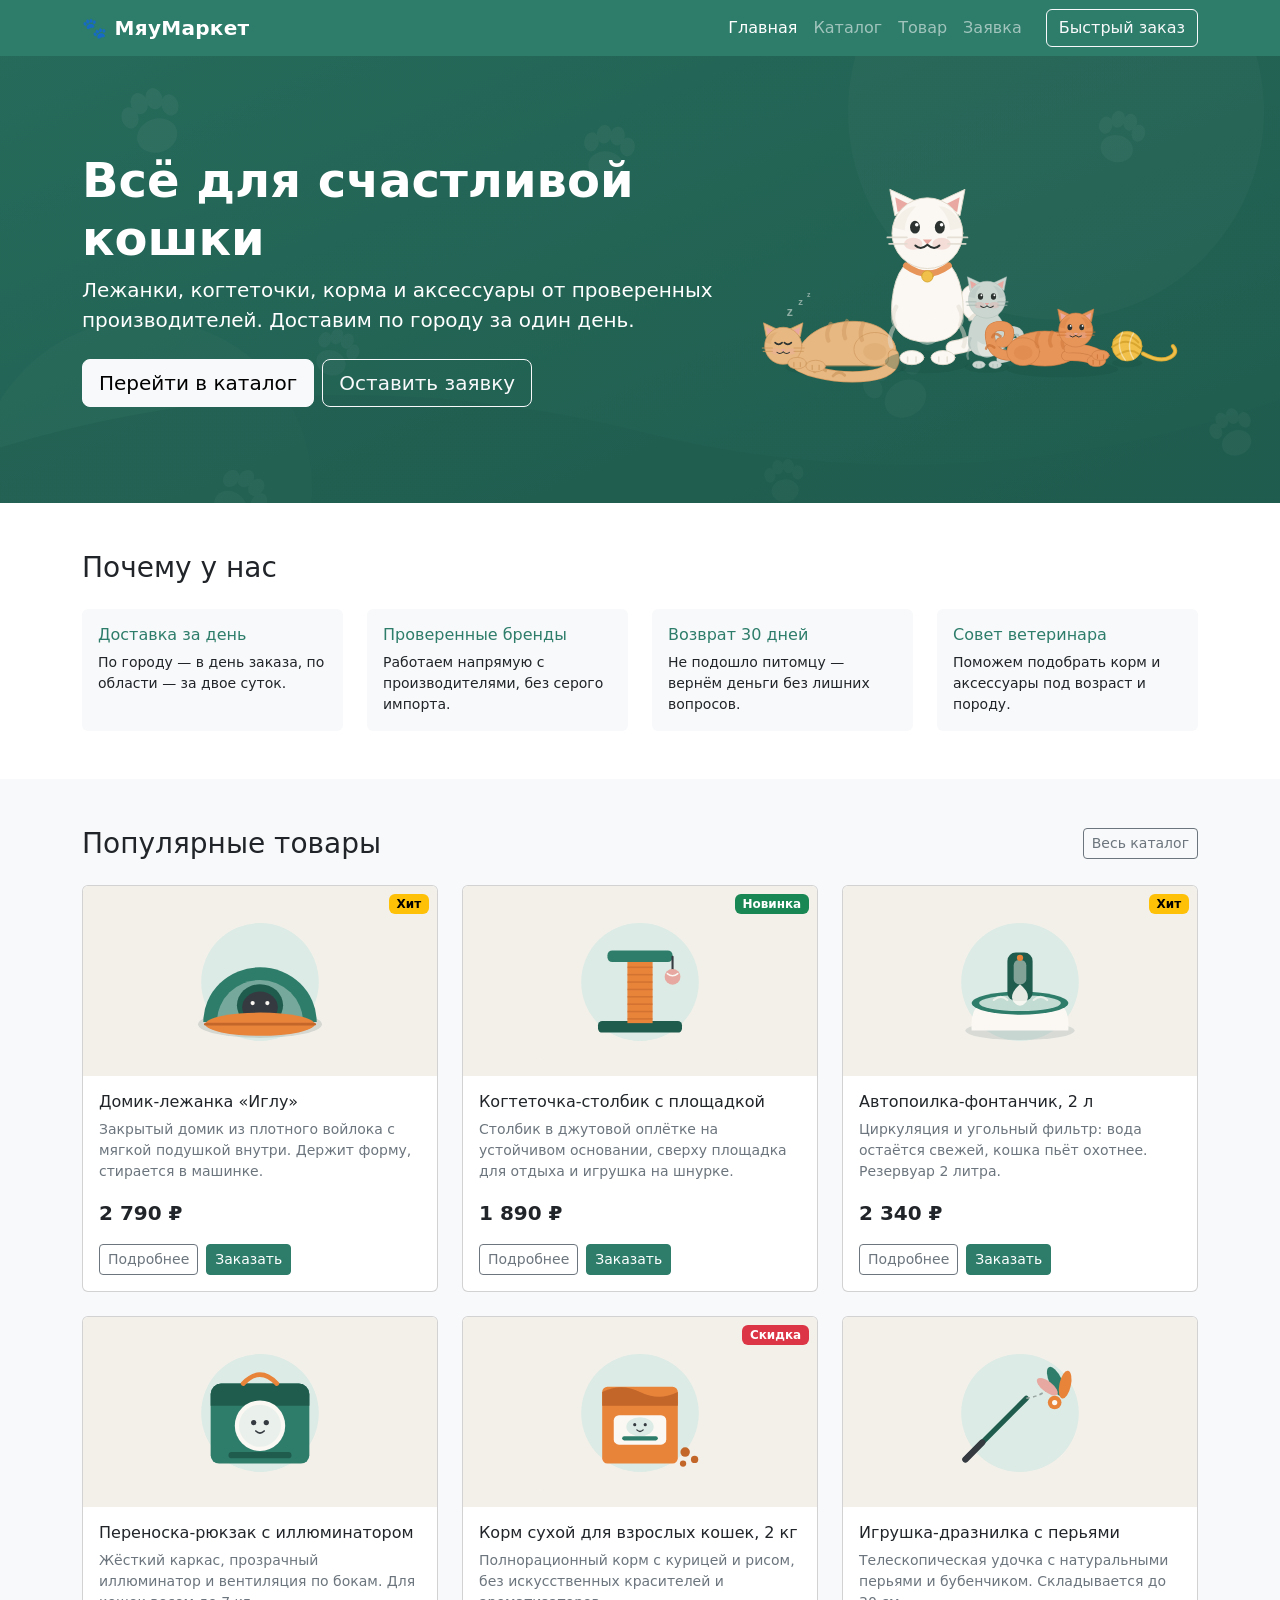
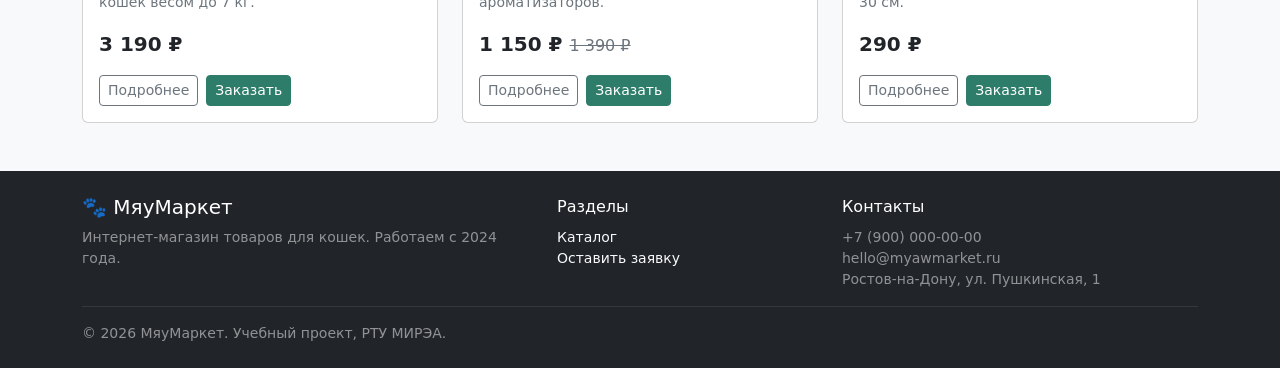
==== index.html @ c9f24882 "feat: котята в hero, фамилия и мультивыбор товаров в заявке" ====
<!DOCTYPE html>
<html lang="ru">
<head>
  <meta charset="UTF-8">
  <meta name="viewport" content="width=device-width, initial-scale=1">
  <meta name="description" content="МяуМаркет — интернет-магазин товаров для кошек: лежанки, когтеточки, корма, игрушки и аксессуары.">
  <title>МяуМаркет — товары для кошек</title>

  <!-- Bootstrap подключён локально, ДО собственных стилей -->
  <link rel="stylesheet" href="vendor/bootstrap/css/bootstrap.min.css">
  <link rel="stylesheet" href="css/custom.css">
</head>
<body>

  <!-- ====================== NAVBAR ====================== -->
  <nav class="navbar navbar-expand-lg bg-brand sticky-top" data-bs-theme="dark">
    <div class="container">
      <a class="navbar-brand" href="index.html">🐾 МяуМаркет</a>

      <button class="navbar-toggler" type="button"
              data-bs-toggle="collapse" data-bs-target="#mainNav"
              aria-controls="mainNav" aria-expanded="false"
              aria-label="Открыть меню">
        <span class="navbar-toggler-icon"></span>
      </button>

      <div class="collapse navbar-collapse" id="mainNav">
        <ul class="navbar-nav ms-auto mb-2 mb-lg-0">
          <li class="nav-item"><a class="nav-link active" aria-current="page" href="index.html">Главная</a></li>
          <li class="nav-item"><a class="nav-link" href="catalog.html">Каталог</a></li>
          <li class="nav-item"><a class="nav-link" href="product.html">Товар</a></li>
          <li class="nav-item"><a class="nav-link" href="order.html">Заявка</a></li>
        </ul>
        <button class="btn btn-outline-light ms-lg-3"
                data-bs-toggle="modal" data-bs-target="#orderModal">
          Быстрый заказ
        </button>
      </div>
    </div>
  </nav>

  <main>

    <!-- ====================== HERO ====================== -->
    <section class="hero py-5">
      <div class="container py-lg-5">
        <div class="row align-items-center g-4">
          <div class="col-lg-7">
            <h1 class="display-5 fw-bold">Всё для счастливой кошки</h1>
            <p class="lead mb-4">
              Лежанки, когтеточки, корма и аксессуары от проверенных производителей.
              Доставим по городу за один день.
            </p>
            <div class="d-flex flex-wrap gap-2">
              <a href="catalog.html" class="btn btn-light btn-lg">Перейти в каталог</a>
              <button class="btn btn-outline-light btn-lg"
                      data-bs-toggle="modal" data-bs-target="#orderModal">
                Оставить заявку
              </button>
            </div>
          </div>
        <div class="col-lg-5 text-center d-none d-lg-block">
            <img src="images/hero-cats.svg" class="img-fluid" width="520" height="278"
                 alt="Четыре котёнка: один спит, другой играет с клубком ниток">
          </div>
        </div>
      </div>
    </section>

    <!-- ====================== ПРЕИМУЩЕСТВА ====================== -->
    <section class="py-5">
      <div class="container">
        <h2 class="h3 mb-4">Почему у нас</h2>
        <div class="row g-4">
          <div class="col-12 col-md-6 col-lg-3">
            <div class="card h-100 border-0 bg-light">
              <div class="card-body">
                <h3 class="h6 text-brand">Доставка за день</h3>
                <p class="card-text small mb-0">По городу — в день заказа, по области — за двое суток.</p>
              </div>
            </div>
          </div>
          <div class="col-12 col-md-6 col-lg-3">
            <div class="card h-100 border-0 bg-light">
              <div class="card-body">
                <h3 class="h6 text-brand">Проверенные бренды</h3>
                <p class="card-text small mb-0">Работаем напрямую с производителями, без серого импорта.</p>
              </div>
            </div>
          </div>
          <div class="col-12 col-md-6 col-lg-3">
            <div class="card h-100 border-0 bg-light">
              <div class="card-body">
                <h3 class="h6 text-brand">Возврат 30 дней</h3>
                <p class="card-text small mb-0">Не подошло питомцу — вернём деньги без лишних вопросов.</p>
              </div>
            </div>
          </div>
          <div class="col-12 col-md-6 col-lg-3">
            <div class="card h-100 border-0 bg-light">
              <div class="card-body">
                <h3 class="h6 text-brand">Совет ветеринара</h3>
                <p class="card-text small mb-0">Поможем подобрать корм и аксессуары под возраст и породу.</p>
              </div>
            </div>
          </div>
        </div>
      </div>
    </section>

    <!-- ====================== ПОПУЛЯРНЫЕ ТОВАРЫ ====================== -->
    <section class="py-5 bg-light" id="popular">
      <div class="container">
        <div class="d-flex flex-wrap justify-content-between align-items-center mb-4 gap-2">
          <h2 class="h3 mb-0">Популярные товары</h2>
          <a href="catalog.html" class="btn btn-sm btn-outline-secondary">Весь каталог</a>
        </div>

        <div class="row row-cols-1 row-cols-md-2 row-cols-lg-3 g-4">

          <div class="col">
            <article class="card h-100 product-card position-relative">
              <span class="badge text-bg-warning position-absolute top-0 end-0 m-2">Хит</span>
              <img src="images/cat-bed.svg" class="card-img-top p-3" alt="Закрытый домик-лежанка для кошки">
              <div class="card-body d-flex flex-column">
                <h3 class="card-title h6">Домик-лежанка «Иглу»</h3>
                <p class="card-text small text-secondary">
                  Закрытый домик из плотного войлока с мягкой подушкой внутри. Держит форму, стирается в машинке.
                </p>
                <p class="fs-5 fw-bold mt-auto mb-3">2 790 ₽</p>
                <div class="d-flex gap-2">
                  <a href="product.html" class="btn btn-outline-secondary btn-sm">Подробнее</a>
                  <button class="btn btn-brand btn-sm" data-bs-toggle="modal" data-bs-target="#orderModal"
                          data-product="Домик-лежанка «Иглу»">Заказать</button>
                </div>
              </div>
            </article>
          </div>

          <div class="col">
            <article class="card h-100 product-card position-relative">
              <span class="badge text-bg-success position-absolute top-0 end-0 m-2">Новинка</span>
              <img src="images/scratching-post.svg" class="card-img-top p-3" alt="Когтеточка-столбик с верхней площадкой">
              <div class="card-body d-flex flex-column">
                <h3 class="card-title h6">Когтеточка-столбик с площадкой</h3>
                <p class="card-text small text-secondary">
                  Столбик в джутовой оплётке на устойчивом основании, сверху площадка для отдыха и игрушка на шнурке.
                </p>
                <p class="fs-5 fw-bold mt-auto mb-3">1 890 ₽</p>
                <div class="d-flex gap-2">
                  <a href="product.html" class="btn btn-outline-secondary btn-sm">Подробнее</a>
                  <button class="btn btn-brand btn-sm" data-bs-toggle="modal" data-bs-target="#orderModal"
                          data-product="Когтеточка-столбик с площадкой">Заказать</button>
                </div>
              </div>
            </article>
          </div>

          <div class="col">
            <article class="card h-100 product-card position-relative">
              <span class="badge text-bg-warning position-absolute top-0 end-0 m-2">Хит</span>
              <img src="images/fountain.svg" class="card-img-top p-3" alt="Автопоилка-фонтанчик для кошек">
              <div class="card-body d-flex flex-column">
                <h3 class="card-title h6">Автопоилка-фонтанчик, 2 л</h3>
                <p class="card-text small text-secondary">
                  Циркуляция и угольный фильтр: вода остаётся свежей, кошка пьёт охотнее. Резервуар 2 литра.
                </p>
                <p class="fs-5 fw-bold mt-auto mb-3">2 340 ₽</p>
                <div class="d-flex gap-2">
                  <a href="product.html" class="btn btn-outline-secondary btn-sm">Подробнее</a>
                  <button class="btn btn-brand btn-sm" data-bs-toggle="modal" data-bs-target="#orderModal"
                          data-product="Автопоилка-фонтанчик, 2 л">Заказать</button>
                </div>
              </div>
            </article>
          </div>

          <div class="col">
            <article class="card h-100 product-card position-relative">
              <img src="images/carrier.svg" class="card-img-top p-3" alt="Переноска-рюкзак с прозрачным иллюминатором">
              <div class="card-body d-flex flex-column">
                <h3 class="card-title h6">Переноска-рюкзак с иллюминатором</h3>
                <p class="card-text small text-secondary">
                  Жёсткий каркас, прозрачный иллюминатор и вентиляция по бокам. Для кошек весом до 7 кг.
                </p>
                <p class="fs-5 fw-bold mt-auto mb-3">3 190 ₽</p>
                <div class="d-flex gap-2">
                  <a href="product.html" class="btn btn-outline-secondary btn-sm">Подробнее</a>
                  <button class="btn btn-brand btn-sm" data-bs-toggle="modal" data-bs-target="#orderModal"
                          data-product="Переноска-рюкзак с иллюминатором">Заказать</button>
                </div>
              </div>
            </article>
          </div>

          <div class="col">
            <article class="card h-100 product-card position-relative">
              <span class="badge text-bg-danger position-absolute top-0 end-0 m-2">Скидка</span>
              <img src="images/dry-food.svg" class="card-img-top p-3" alt="Упаковка сухого корма для кошек">
              <div class="card-body d-flex flex-column">
                <h3 class="card-title h6">Корм сухой для взрослых кошек, 2 кг</h3>
                <p class="card-text small text-secondary">
                  Полнорационный корм с курицей и рисом, без искусственных красителей и ароматизаторов.
                </p>
                <p class="fs-5 fw-bold mt-auto mb-3">
                  1 150 ₽ <span class="text-secondary text-decoration-line-through fs-6 fw-normal">1 390 ₽</span>
                </p>
                <div class="d-flex gap-2">
                  <a href="product.html" class="btn btn-outline-secondary btn-sm">Подробнее</a>
                  <button class="btn btn-brand btn-sm" data-bs-toggle="modal" data-bs-target="#orderModal"
                          data-product="Корм сухой для взрослых кошек, 2 кг">Заказать</button>
                </div>
              </div>
            </article>
          </div>

          <div class="col">
            <article class="card h-100 product-card position-relative">
              <img src="images/teaser.svg" class="card-img-top p-3" alt="Игрушка-дразнилка с перьями на удочке">
              <div class="card-body d-flex flex-column">
                <h3 class="card-title h6">Игрушка-дразнилка с перьями</h3>
                <p class="card-text small text-secondary">
                  Телескопическая удочка с натуральными перьями и бубенчиком. Складывается до 30 см.
                </p>
                <p class="fs-5 fw-bold mt-auto mb-3">290 ₽</p>
                <div class="d-flex gap-2">
                  <a href="product.html" class="btn btn-outline-secondary btn-sm">Подробнее</a>
                  <button class="btn btn-brand btn-sm" data-bs-toggle="modal" data-bs-target="#orderModal"
                          data-product="Игрушка-дразнилка с перьями">Заказать</button>
                </div>
              </div>
            </article>
          </div>

        </div>
      </div>
    </section>

  </main>

  <!-- ====================== ПОДВАЛ ====================== -->
  <footer class="bg-dark text-white-50 py-4 mt-0">
    <div class="container">
      <div class="row g-4">
        <div class="col-12 col-md-5">
          <p class="h5 text-white mb-2">🐾 МяуМаркет</p>
          <p class="small mb-0">Интернет-магазин товаров для кошек. Работаем с 2024 года.</p>
        </div>
        <div class="col-6 col-md-3">
          <p class="text-white mb-2">Разделы</p>
          <ul class="list-unstyled small mb-0">
            <li><a class="link-light" href="catalog.html">Каталог</a></li>
            <li><a class="link-light" href="order.html">Оставить заявку</a></li>
          </ul>
        </div>
        <div class="col-6 col-md-4">
          <p class="text-white mb-2">Контакты</p>
          <ul class="list-unstyled small mb-0">
            <li>+7 (900) 000-00-00</li>
            <li>hello@myawmarket.ru</li>
            <li>Ростов-на-Дону, ул. Пушкинская, 1</li>
          </ul>
        </div>
      </div>
      <hr class="border-secondary">
      <p class="small mb-0">© 2026 МяуМаркет. Учебный проект, РТУ МИРЭА.</p>
    </div>
  </footer>

  <!-- ====================== МОДАЛЬНОЕ ОКНО ЗАЯВКИ ====================== -->
  <div class="modal fade" id="orderModal" tabindex="-1" aria-labelledby="orderModalLabel" aria-hidden="true">
    <div class="modal-dialog modal-dialog-centered">
      <div class="modal-content">

        <div class="modal-header">
          <h2 class="modal-title h5" id="orderModalLabel">Быстрая заявка</h2>
          <button type="button" class="btn-close" data-bs-dismiss="modal" aria-label="Закрыть"></button>
        </div>

                <form id="quickOrderForm" novalidate>
          <div class="modal-body">

            <div class="alert alert-success d-none" id="orderSuccess" role="alert">
              Заявка отправлена! Мы перезвоним в течение часа.
            </div>

            <!-- Имя и фамилия рядом на широком экране, в столбик на узком -->
            <div class="row g-3 mb-3">
              <div class="col-12 col-sm-6">
                <label for="quickName" class="form-label">Имя</label>
                <input type="text" class="form-control" id="quickName" name="firstName"
                       required minlength="2" placeholder="Александр">
                <div class="invalid-feedback">Укажите имя, минимум 2 символа.</div>
              </div>
              <div class="col-12 col-sm-6">
                <label for="quickSurname" class="form-label">Фамилия</label>
                <input type="text" class="form-control" id="quickSurname" name="lastName"
                       required minlength="2" placeholder="Рожко">
                <div class="invalid-feedback">Укажите фамилию, минимум 2 символа.</div>
              </div>
            </div>

            <div class="mb-3">
              <label for="quickPhone" class="form-label">Телефон</label>
              <div class="input-group">
                <span class="input-group-text">+7</span>
                <input type="tel" class="form-control" id="quickPhone" name="phone"
                       required pattern="[0-9]{10}" inputmode="numeric" placeholder="9000000000">
                <div class="invalid-feedback">Введите 10 цифр без пробелов и скобок.</div>
              </div>
            </div>

            <!-- Несколько товаров в одной заявке -->
            <fieldset class="mb-3">
              <legend class="form-label fs-6 mb-2">Товары в заявке</legend>
              <div class="border rounded p-2 overflow-auto" style="max-height: 170px;">
                <div class="form-check">
                  <input class="form-check-input" type="checkbox" name="products"
                         id="prod1" value="Домик-лежанка «Иглу»">
                  <label class="form-check-label small" for="prod1">Домик-лежанка «Иглу» — 2 790 ₽</label>
                </div>
                <div class="form-check">
                  <input class="form-check-input" type="checkbox" name="products"
                         id="prod2" value="Когтеточка-столбик с площадкой">
                  <label class="form-check-label small" for="prod2">Когтеточка-столбик с площадкой — 1 890 ₽</label>
                </div>
                <div class="form-check">
                  <input class="form-check-input" type="checkbox" name="products"
                         id="prod3" value="Автопоилка-фонтанчик, 2 л">
                  <label class="form-check-label small" for="prod3">Автопоилка-фонтанчик, 2 л — 2 340 ₽</label>
                </div>
                <div class="form-check">
                  <input class="form-check-input" type="checkbox" name="products"
                         id="prod4" value="Переноска-рюкзак с иллюминатором">
                  <label class="form-check-label small" for="prod4">Переноска-рюкзак с иллюминатором — 3 190 ₽</label>
                </div>
                <div class="form-check">
                  <input class="form-check-input" type="checkbox" name="products"
                         id="prod5" value="Корм сухой для взрослых кошек, 2 кг">
                  <label class="form-check-label small" for="prod5">Корм сухой для взрослых кошек, 2 кг — 1 150 ₽</label>
                </div>
                <div class="form-check">
                  <input class="form-check-input" type="checkbox" name="products"
                         id="prod6" value="Игрушка-дразнилка с перьями">
                  <label class="form-check-label small" for="prod6">Игрушка-дразнилка с перьями — 290 ₽</label>
                </div>
                <div class="form-check">
                  <input class="form-check-input" type="checkbox" name="products"
                         id="prod7" value="Миска двойная на подставке">
                  <label class="form-check-label small" for="prod7">Миска двойная на подставке — 690 ₽</label>
                </div>
                <div class="form-check">
                  <input class="form-check-input" type="checkbox" name="products"
                         id="prod8" value="Лоток закрытый с фильтром">
                  <label class="form-check-label small" for="prod8">Лоток закрытый с фильтром — 2 450 ₽</label>
                </div>
                <div class="form-check">
                  <input class="form-check-input" type="checkbox" name="products"
                         id="prod9" value="Туннель игровой мягкий">
                  <label class="form-check-label small" for="prod9">Туннель игровой мягкий — 990 ₽</label>
                </div>
                <div class="form-check">
                  <input class="form-check-input" type="checkbox" name="products"
                         id="prod10" value="Шлейка с поводком">
                  <label class="form-check-label small" for="prod10">Шлейка с поводком — 740 ₽</label>
                </div>
                <div class="form-check">
                  <input class="form-check-input" type="checkbox" name="products"
                         id="prod11" value="Щётка-фурминатор">
                  <label class="form-check-label small" for="prod11">Щётка-фурминатор — 1 290 ₽</label>
                </div>
                <div class="form-check">
                  <input class="form-check-input" type="checkbox" name="products"
                         id="prod12" value="Когтерез с ограничителем">
                  <label class="form-check-label small" for="prod12">Когтерез с ограничителем — 390 ₽</label>
                </div>
              </div>
              <p class="text-danger small mt-1 mb-0 d-none" id="productsError">
                Отметьте хотя бы один товар.
              </p>
              <p class="text-secondary small mt-1 mb-0" id="productsCount">Выбрано товаров: 0</p>
            </fieldset>

            <div class="mb-3">
              <label for="quickDelivery" class="form-label">Способ получения</label>
              <select class="form-select" id="quickDelivery" name="delivery" required>
                <option value="">Выберите способ</option>
                <option>Самовывоз из магазина</option>
                <option>Доставка курьером по городу</option>
                <option>Пункт выдачи</option>
                <option>Транспортная компания</option>
              </select>
              <div class="invalid-feedback">Выберите, как вам удобно получить заказ.</div>
            </div>

            <div class="form-check">
              <input class="form-check-input" type="checkbox" id="quickAgree" name="agreement" required>
              <label class="form-check-label small" for="quickAgree">
                Согласен на обработку персональных данных
              </label>
              <div class="invalid-feedback">Без согласия заявку отправить нельзя.</div>
            </div>

          </div>

          <div class="modal-footer">
            <button type="reset" class="btn btn-outline-secondary">Очистить</button>
            <button type="submit" class="btn btn-brand">Отправить заявку</button>
          </div>
        </form>

      </div>
    </div>
  </div>

  <!-- Bootstrap JS Bundle — нужен для navbar-collapse и modal -->
  <script src="vendor/bootstrap/js/bootstrap.bundle.min.js"></script>
  <script src="js/main.js"></script>
</body>
</html>
---- css/custom.css ----
/* ==========================================================================
   МяуМаркет — собственные стили поверх Bootstrap
   Подключается ПОСЛЕ bootstrap.min.css, чтобы правила могли его переопределять
   ========================================================================== */

/* --- 1. Фирменные переменные проекта --- */
:root {
  --brand: #2e7d6b;
  --brand-dark: #1f5c4e;
  --brand-accent: #e8833a;
  --brand-cream: #f3f0ea;
}

/* --- 2. Утилиты с фирменным цветом (которых нет в Bootstrap) --- */
.bg-brand { background-color: var(--brand) !important; }
.text-brand { color: var(--brand) !important; }

.btn-brand {
  background-color: var(--brand);
  border-color: var(--brand);
  color: #fff;
}
.btn-brand:hover,
.btn-brand:focus {
  background-color: var(--brand-dark);
  border-color: var(--brand-dark);
  color: #fff;
}

/* --- 3. Hero-блок: фоновое изображение с затемняющим слоем --- */
.hero {
  background-image:
    linear-gradient(rgba(31, 92, 78, .55), rgba(31, 92, 78, .55)),
    url("../images/hero-bg.svg");
  background-size: cover;
  background-position: center;
  color: #fff;
}

/* --- 4. Доработка карточек товара поверх .card --- */
.product-card {
  transition: transform .18s ease, box-shadow .18s ease;
}
.product-card:hover {
  transform: translateY(-4px);
  box-shadow: 0 .75rem 1.5rem rgba(0, 0, 0, .12);
}
.product-card .card-img-top {
  height: 190px;
  object-fit: contain;
  background-color: var(--brand-cream);
}

/* --- 5. Мелкие уточнения --- */
.navbar-brand { font-weight: 700; letter-spacing: .3px; }
footer a { text-decoration: none; }
footer a:hover { text-decoration: underline; }
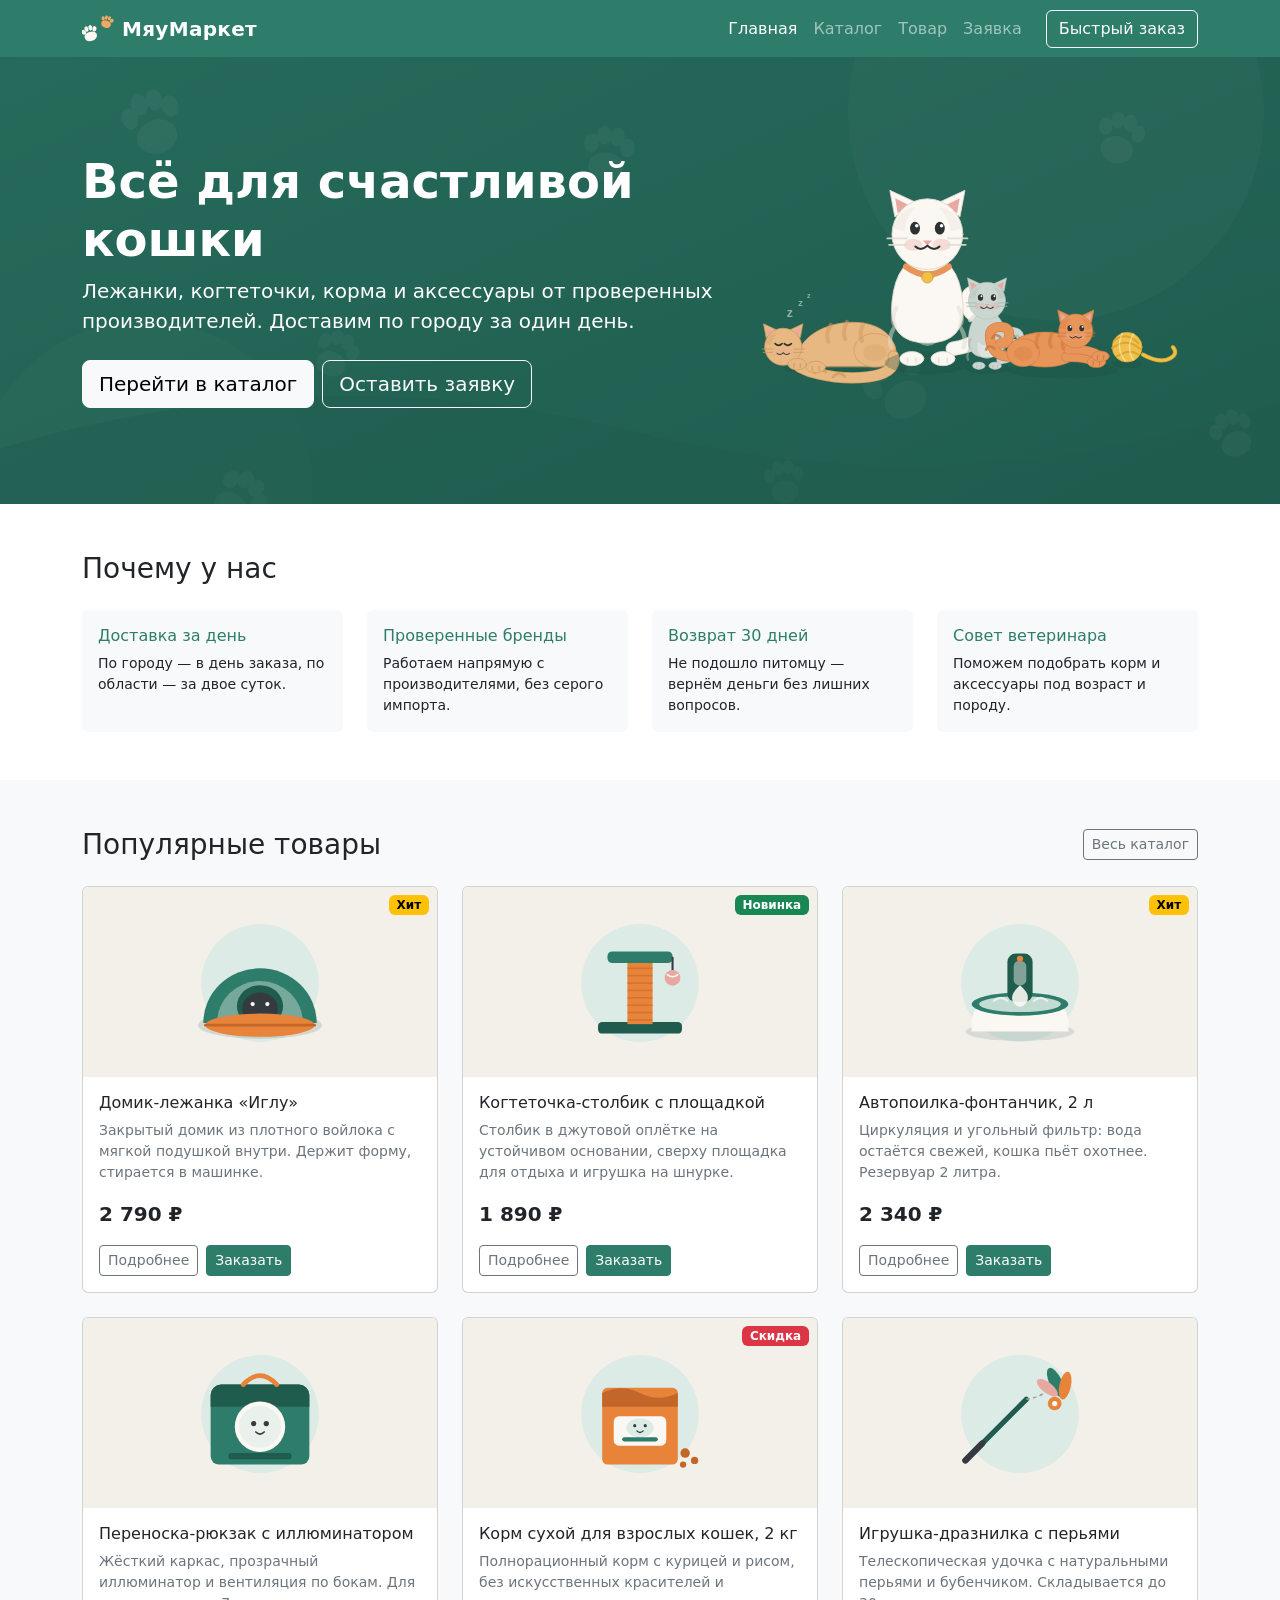
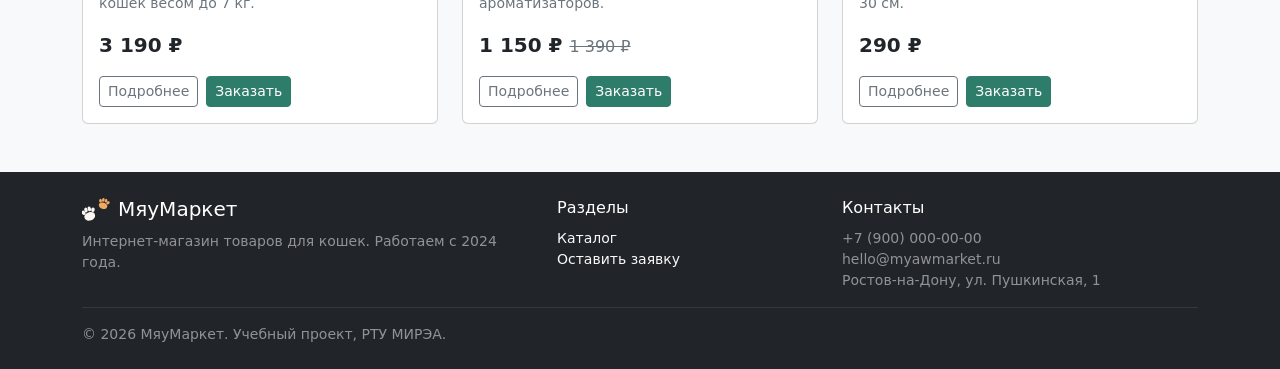
==== commit bf8e3f66: "feat: каталог товаров и логотип магазина" ====
--- a/index.html
+++ b/index.html
@@ -15,7 +15,10 @@
   <!-- ====================== NAVBAR ====================== -->
   <nav class="navbar navbar-expand-lg bg-brand sticky-top" data-bs-theme="dark">
     <div class="container">
-      <a class="navbar-brand" href="index.html">🐾 МяуМаркет</a>
+      <a class="navbar-brand d-flex align-items-center gap-2" href="index.html">
+        <img src="images/logo.svg" width="32" height="31" alt="">
+        МяуМаркет
+      </a>
 
       <button class="navbar-toggler" type="button"
               data-bs-toggle="collapse" data-bs-target="#mainNav"
@@ -243,7 +246,10 @@
     <div class="container">
       <div class="row g-4">
         <div class="col-12 col-md-5">
-          <p class="h5 text-white mb-2">🐾 МяуМаркет</p>
+          <p class="h5 text-white mb-2 d-flex align-items-center gap-2">
+            <img src="images/logo.svg" width="28" height="27" alt="">
+            МяуМаркет
+          </p>
           <p class="small mb-0">Интернет-магазин товаров для кошек. Работаем с 2024 года.</p>
         </div>
         <div class="col-6 col-md-3">
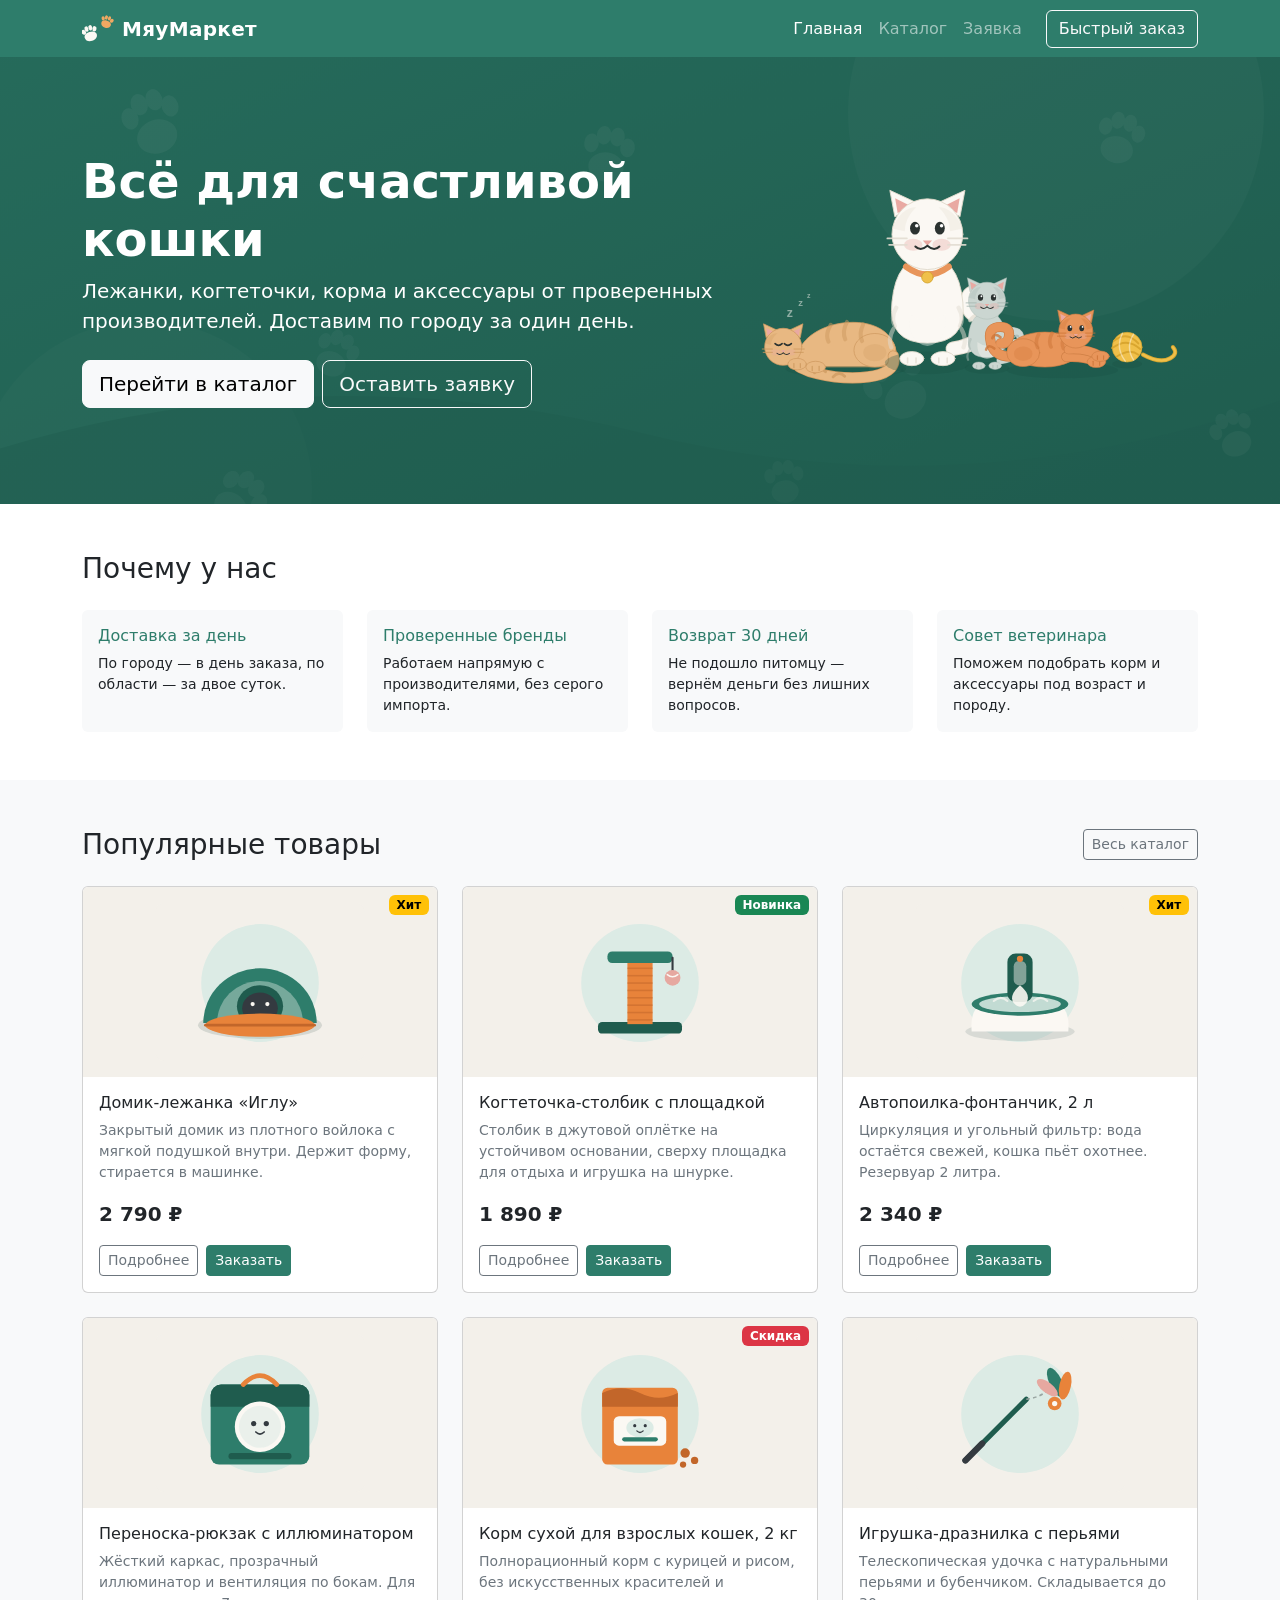
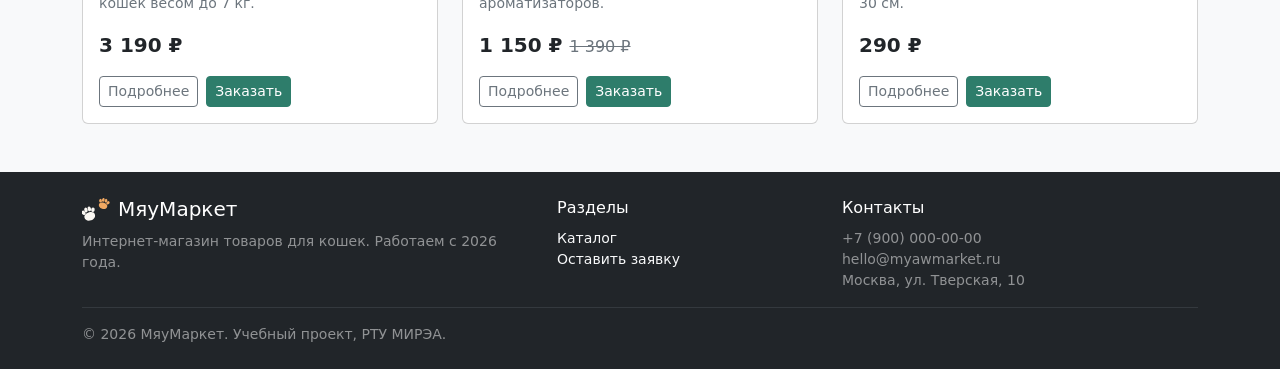
==== commit a2825007: "feat: страница товара с галереей и вкладками, страница заявки, обновлена форма, контакты" ====
--- a/index.html
+++ b/index.html
@@ -31,7 +31,6 @@
         <ul class="navbar-nav ms-auto mb-2 mb-lg-0">
           <li class="nav-item"><a class="nav-link active" aria-current="page" href="index.html">Главная</a></li>
           <li class="nav-item"><a class="nav-link" href="catalog.html">Каталог</a></li>
-          <li class="nav-item"><a class="nav-link" href="product.html">Товар</a></li>
           <li class="nav-item"><a class="nav-link" href="order.html">Заявка</a></li>
         </ul>
         <button class="btn btn-outline-light ms-lg-3"
@@ -250,7 +249,7 @@
             <img src="images/logo.svg" width="28" height="27" alt="">
             МяуМаркет
           </p>
-          <p class="small mb-0">Интернет-магазин товаров для кошек. Работаем с 2024 года.</p>
+          <p class="small mb-0">Интернет-магазин товаров для кошек. Работаем с 2026 года.</p>
         </div>
         <div class="col-6 col-md-3">
           <p class="text-white mb-2">Разделы</p>
@@ -264,7 +263,7 @@
           <ul class="list-unstyled small mb-0">
             <li>+7 (900) 000-00-00</li>
             <li>hello@myawmarket.ru</li>
-            <li>Ростов-на-Дону, ул. Пушкинская, 1</li>
+            <li>Москва, ул. Тверская, 10</li>
           </ul>
         </div>
       </div>
@@ -295,13 +294,13 @@
               <div class="col-12 col-sm-6">
                 <label for="quickName" class="form-label">Имя</label>
                 <input type="text" class="form-control" id="quickName" name="firstName"
-                       required minlength="2" placeholder="Александр">
+                       required minlength="2" placeholder="Алиса">
                 <div class="invalid-feedback">Укажите имя, минимум 2 символа.</div>
               </div>
               <div class="col-12 col-sm-6">
                 <label for="quickSurname" class="form-label">Фамилия</label>
                 <input type="text" class="form-control" id="quickSurname" name="lastName"
-                       required minlength="2" placeholder="Рожко">
+                       required minlength="2" placeholder="Голикова">
                 <div class="invalid-feedback">Укажите фамилию, минимум 2 символа.</div>
               </div>
             </div>
--- a/css/custom.css
+++ b/css/custom.css
@@ -54,4 +54,33 @@
 /* --- 5. Мелкие уточнения --- */
 .navbar-brand { font-weight: 700; letter-spacing: .3px; }
 footer a { text-decoration: none; }
-footer a:hover { text-decoration: underline; }+footer a:hover { text-decoration: underline; }
+
+/* --- 6. Галерея товара (carousel) --- */
+.carousel-item img {
+  height: 320px;
+  object-fit: contain;
+  background-color: var(--brand-cream);
+}
+
+/* точки-индикаторы: по умолчанию белые и на светлом фоне не видны */
+.carousel-indicators [data-bs-target] {
+  background-color: var(--brand);
+  height: 6px;
+  border-radius: 3px;
+}
+
+/* --- 7. Вкладки с характеристиками --- */
+.nav-tabs .nav-link { color: var(--brand-dark); }
+.nav-tabs .nav-link.active { color: var(--brand); font-weight: 600; }
+
+/* --- 8. Пагинация и акцентные ссылки в фирменном цвете --- */
+.page-link { color: var(--brand); }
+.page-item.active .page-link {
+  background-color: var(--brand);
+  border-color: var(--brand);
+}
+.accordion-button:not(.collapsed) {
+  color: var(--brand-dark);
+  background-color: var(--brand-cream);
+}
